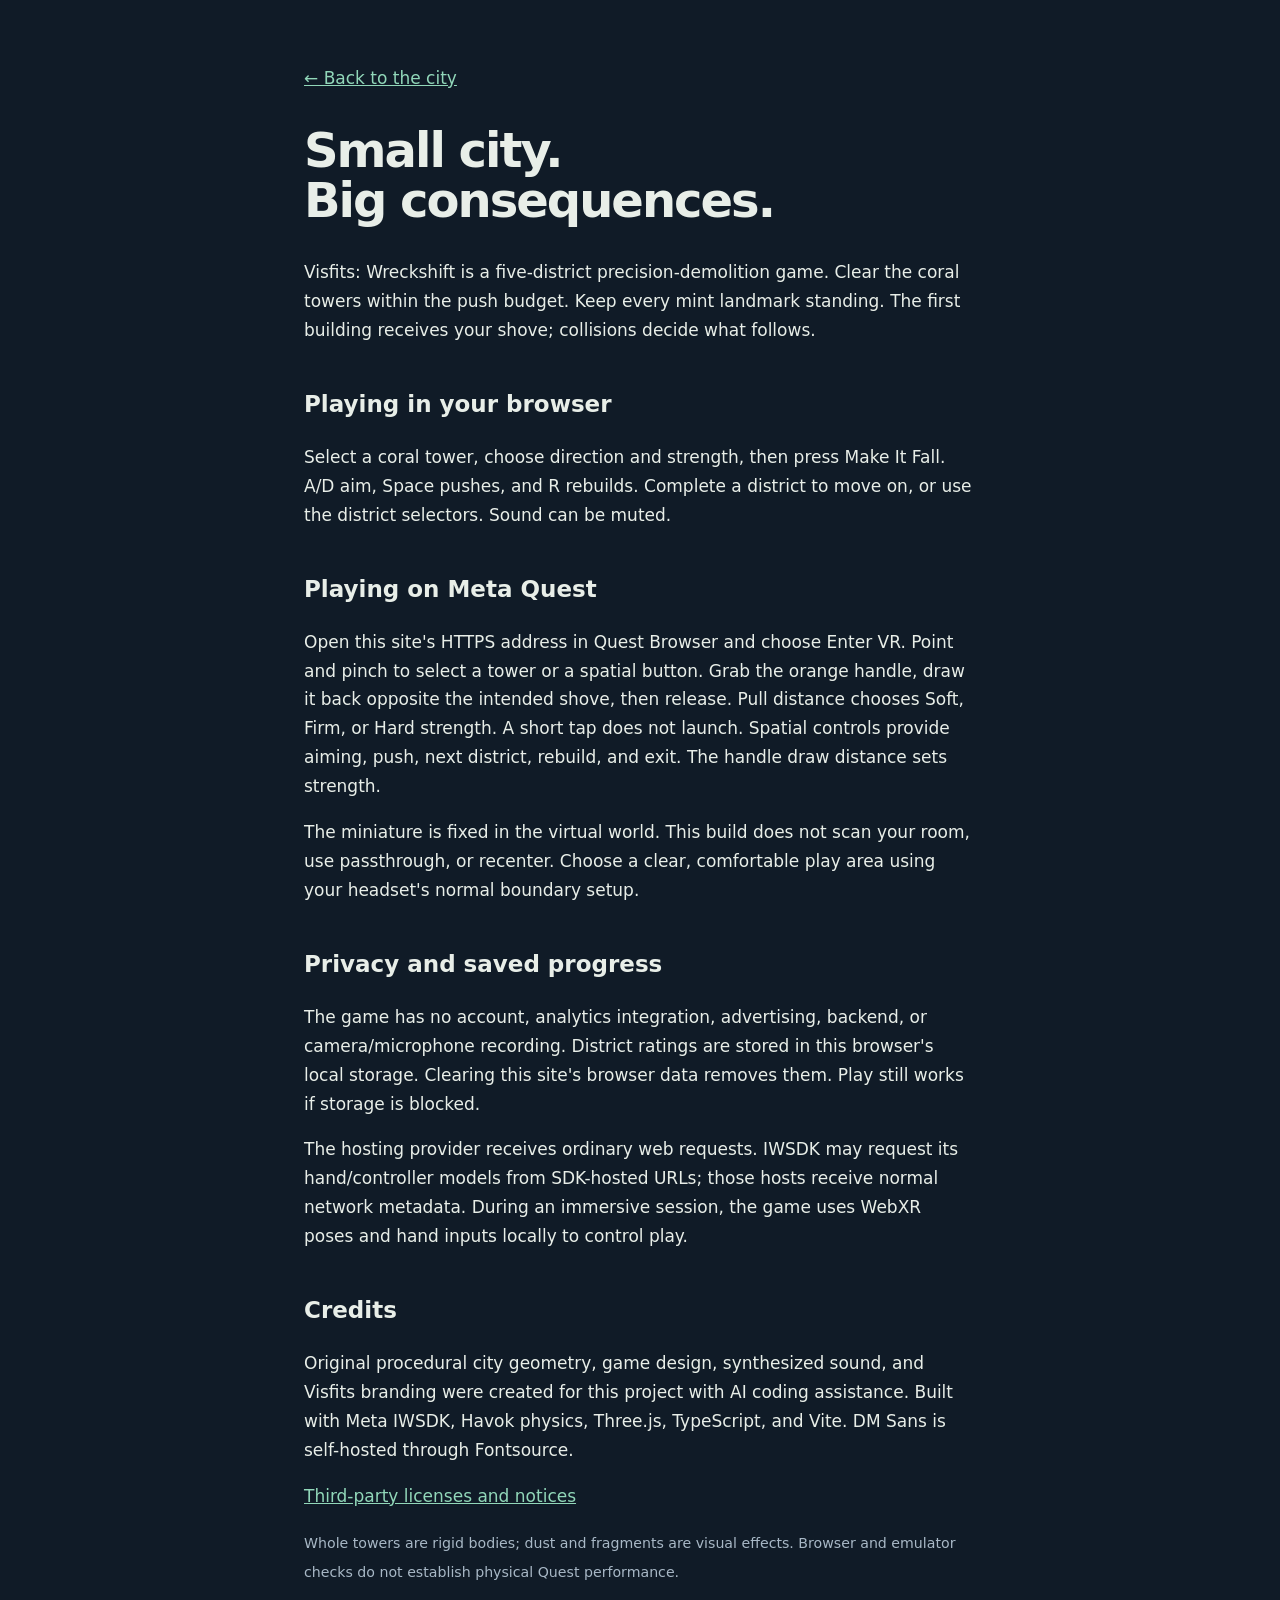
==== about.html @ 4d2891c1 "Publish Visfits Wreckshift playable release candidate" ====
<!doctype html>
<html lang="en"><head><meta charset="utf-8"><meta name="viewport" content="width=device-width, initial-scale=1"><meta name="theme-color" content="#101b27"><title>Game notes — Visfits: Wreckshift</title>
<style>*{box-sizing:border-box}body{margin:0;background:#101b27;color:#e8eee8;font:17px/1.7 system-ui,sans-serif}main{max-width:720px;padding:64px 24px;margin:auto}a{color:#91d7b9}h1{font-size:48px;line-height:1.05;letter-spacing:-2px}h2{margin-top:40px;font-size:23px}small{color:#a8b8c6}p{max-width:62ch}a:focus-visible{outline:3px solid #ff765e;outline-offset:5px}</style></head><body><main>
<a href="./">← Back to the city</a><h1>Small city.<br>Big consequences.</h1>
<p>Visfits: Wreckshift is a five-district precision-demolition game. Clear the coral towers within the push budget. Keep every mint landmark standing. The first building receives your shove; collisions decide what follows.</p>
<h2>Playing in your browser</h2><p>Select a coral tower, choose direction and strength, then press Make It Fall. A/D aim, Space pushes, and R rebuilds. Complete a district to move on, or use the district selectors. Sound can be muted.</p>
<h2>Playing on Meta Quest</h2><p>Open this site's HTTPS address in Quest Browser and choose Enter VR. Point and pinch to select a tower or a spatial button. Grab the orange handle, draw it back opposite the intended shove, then release. Pull distance chooses Soft, Firm, or Hard strength. A short tap does not launch. Spatial controls provide aiming, push, next district, rebuild, and exit. The handle draw distance sets strength.</p>
<p>The miniature is fixed in the virtual world. This build does not scan your room, use passthrough, or recenter. Choose a clear, comfortable play area using your headset's normal boundary setup.</p>
<h2>Privacy and saved progress</h2><p>The game has no account, analytics integration, advertising, backend, or camera/microphone recording. District ratings are stored in this browser's local storage. Clearing this site's browser data removes them. Play still works if storage is blocked.</p>
<p>The hosting provider receives ordinary web requests. IWSDK may request its hand/controller models from SDK-hosted URLs; those hosts receive normal network metadata. During an immersive session, the game uses WebXR poses and hand inputs locally to control play.</p>
<h2>Credits</h2><p>Original procedural city geometry, game design, synthesized sound, and Visfits branding were created for this project with AI coding assistance. Built with Meta IWSDK, Havok physics, Three.js, TypeScript, and Vite. DM Sans is self-hosted through Fontsource.</p>
<p><a href="./THIRD-PARTY-NOTICES.txt">Third-party licenses and notices</a></p>
<p><small>Whole towers are rigid bodies; dust and fragments are visual effects. Browser and emulator checks do not establish physical Quest performance.</small></p>
</main></body></html>
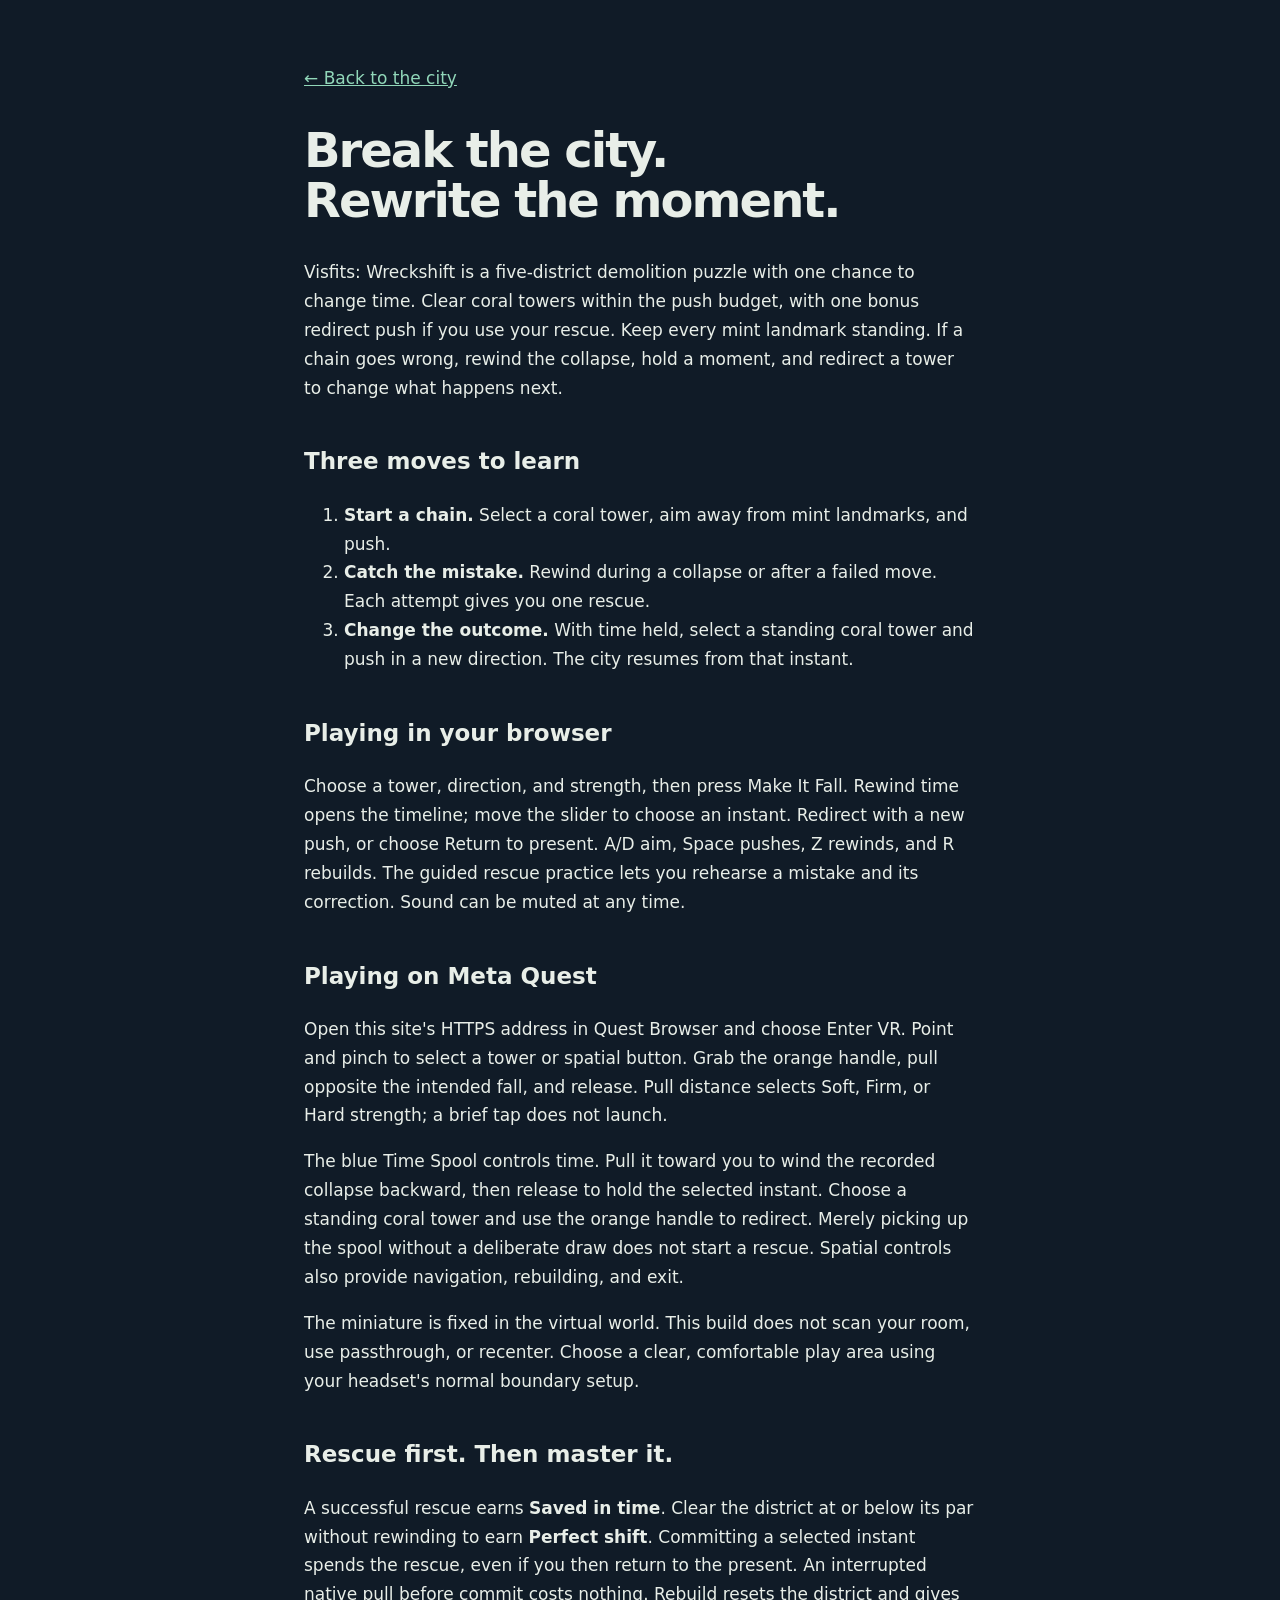
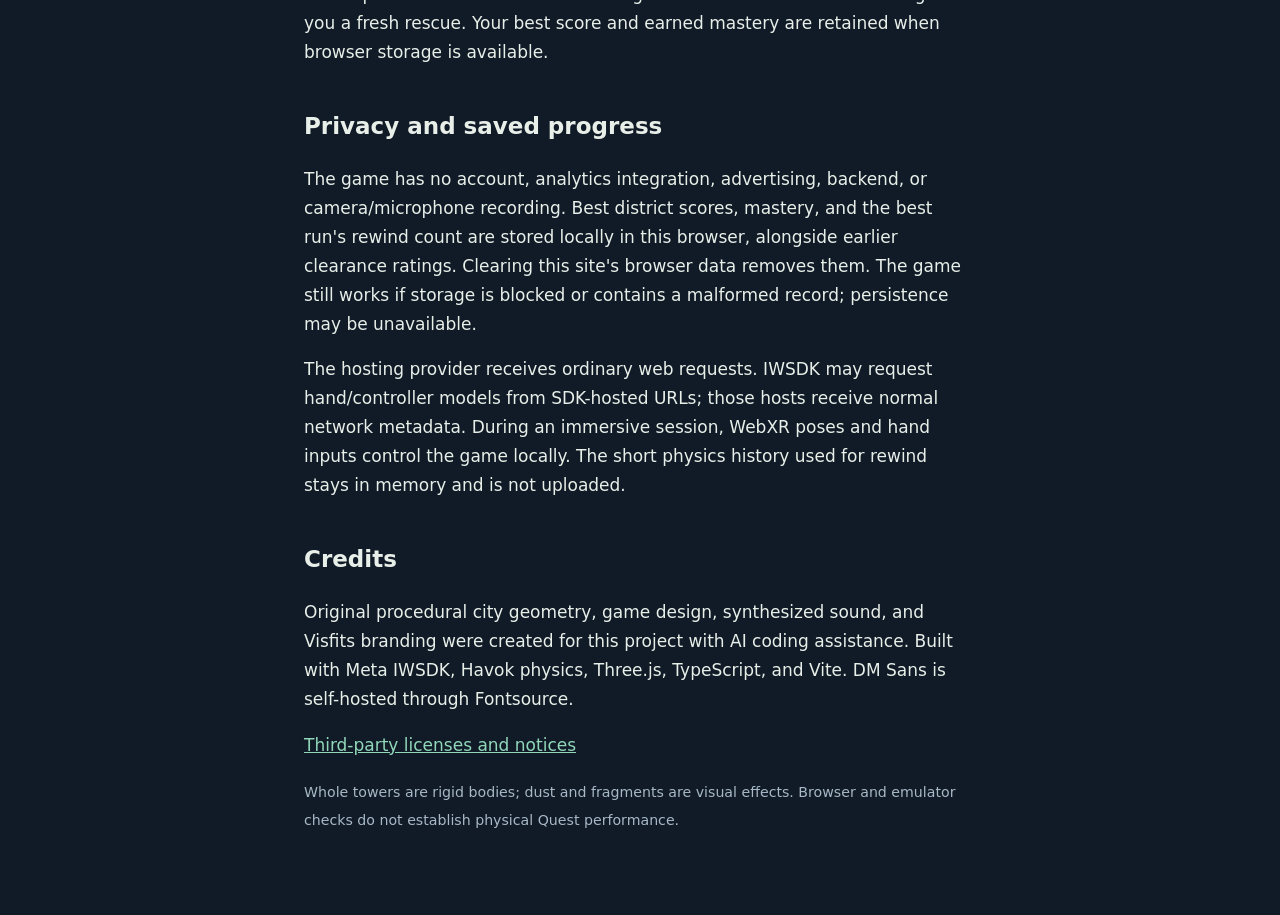
==== commit c826d02a: "Publish Visfits rewind-and-redirect release" ====
--- a/about.html
+++ b/about.html
@@ -1,13 +1,16 @@
 <!doctype html>
 <html lang="en"><head><meta charset="utf-8"><meta name="viewport" content="width=device-width, initial-scale=1"><meta name="theme-color" content="#101b27"><title>Game notes — Visfits: Wreckshift</title>
 <style>*{box-sizing:border-box}body{margin:0;background:#101b27;color:#e8eee8;font:17px/1.7 system-ui,sans-serif}main{max-width:720px;padding:64px 24px;margin:auto}a{color:#91d7b9}h1{font-size:48px;line-height:1.05;letter-spacing:-2px}h2{margin-top:40px;font-size:23px}small{color:#a8b8c6}p{max-width:62ch}a:focus-visible{outline:3px solid #ff765e;outline-offset:5px}</style></head><body><main>
-<a href="./">← Back to the city</a><h1>Small city.<br>Big consequences.</h1>
-<p>Visfits: Wreckshift is a five-district precision-demolition game. Clear the coral towers within the push budget. Keep every mint landmark standing. The first building receives your shove; collisions decide what follows.</p>
-<h2>Playing in your browser</h2><p>Select a coral tower, choose direction and strength, then press Make It Fall. A/D aim, Space pushes, and R rebuilds. Complete a district to move on, or use the district selectors. Sound can be muted.</p>
-<h2>Playing on Meta Quest</h2><p>Open this site's HTTPS address in Quest Browser and choose Enter VR. Point and pinch to select a tower or a spatial button. Grab the orange handle, draw it back opposite the intended shove, then release. Pull distance chooses Soft, Firm, or Hard strength. A short tap does not launch. Spatial controls provide aiming, push, next district, rebuild, and exit. The handle draw distance sets strength.</p>
+<a href="./">← Back to the city</a><h1>Break the city.<br>Rewrite the moment.</h1>
+<p>Visfits: Wreckshift is a five-district demolition puzzle with one chance to change time. Clear coral towers within the push budget, with one bonus redirect push if you use your rescue. Keep every mint landmark standing. If a chain goes wrong, rewind the collapse, hold a moment, and redirect a tower to change what happens next.</p>
+<h2>Three moves to learn</h2><ol><li><strong>Start a chain.</strong> Select a coral tower, aim away from mint landmarks, and push.</li><li><strong>Catch the mistake.</strong> Rewind during a collapse or after a failed move. Each attempt gives you one rescue.</li><li><strong>Change the outcome.</strong> With time held, select a standing coral tower and push in a new direction. The city resumes from that instant.</li></ol>
+<h2>Playing in your browser</h2><p>Choose a tower, direction, and strength, then press Make It Fall. Rewind time opens the timeline; move the slider to choose an instant. Redirect with a new push, or choose Return to present. A/D aim, Space pushes, Z rewinds, and R rebuilds. The guided rescue practice lets you rehearse a mistake and its correction. Sound can be muted at any time.</p>
+<h2>Playing on Meta Quest</h2><p>Open this site's HTTPS address in Quest Browser and choose Enter VR. Point and pinch to select a tower or spatial button. Grab the orange handle, pull opposite the intended fall, and release. Pull distance selects Soft, Firm, or Hard strength; a brief tap does not launch.</p>
+<p>The blue Time Spool controls time. Pull it toward you to wind the recorded collapse backward, then release to hold the selected instant. Choose a standing coral tower and use the orange handle to redirect. Merely picking up the spool without a deliberate draw does not start a rescue. Spatial controls also provide navigation, rebuilding, and exit.</p>
 <p>The miniature is fixed in the virtual world. This build does not scan your room, use passthrough, or recenter. Choose a clear, comfortable play area using your headset's normal boundary setup.</p>
-<h2>Privacy and saved progress</h2><p>The game has no account, analytics integration, advertising, backend, or camera/microphone recording. District ratings are stored in this browser's local storage. Clearing this site's browser data removes them. Play still works if storage is blocked.</p>
-<p>The hosting provider receives ordinary web requests. IWSDK may request its hand/controller models from SDK-hosted URLs; those hosts receive normal network metadata. During an immersive session, the game uses WebXR poses and hand inputs locally to control play.</p>
+<h2>Rescue first. Then master it.</h2><p>A successful rescue earns <strong>Saved in time</strong>. Clear the district at or below its par without rewinding to earn <strong>Perfect shift</strong>. Committing a selected instant spends the rescue, even if you then return to the present. An interrupted native pull before commit costs nothing. Rebuild resets the district and gives you a fresh rescue. Your best score and earned mastery are retained when browser storage is available.</p>
+<h2>Privacy and saved progress</h2><p>The game has no account, analytics integration, advertising, backend, or camera/microphone recording. Best district scores, mastery, and the best run's rewind count are stored locally in this browser, alongside earlier clearance ratings. Clearing this site's browser data removes them. The game still works if storage is blocked or contains a malformed record; persistence may be unavailable.</p>
+<p>The hosting provider receives ordinary web requests. IWSDK may request hand/controller models from SDK-hosted URLs; those hosts receive normal network metadata. During an immersive session, WebXR poses and hand inputs control the game locally. The short physics history used for rewind stays in memory and is not uploaded.</p>
 <h2>Credits</h2><p>Original procedural city geometry, game design, synthesized sound, and Visfits branding were created for this project with AI coding assistance. Built with Meta IWSDK, Havok physics, Three.js, TypeScript, and Vite. DM Sans is self-hosted through Fontsource.</p>
 <p><a href="./THIRD-PARTY-NOTICES.txt">Third-party licenses and notices</a></p>
 <p><small>Whole towers are rigid bodies; dust and fragments are visual effects. Browser and emulator checks do not establish physical Quest performance.</small></p>
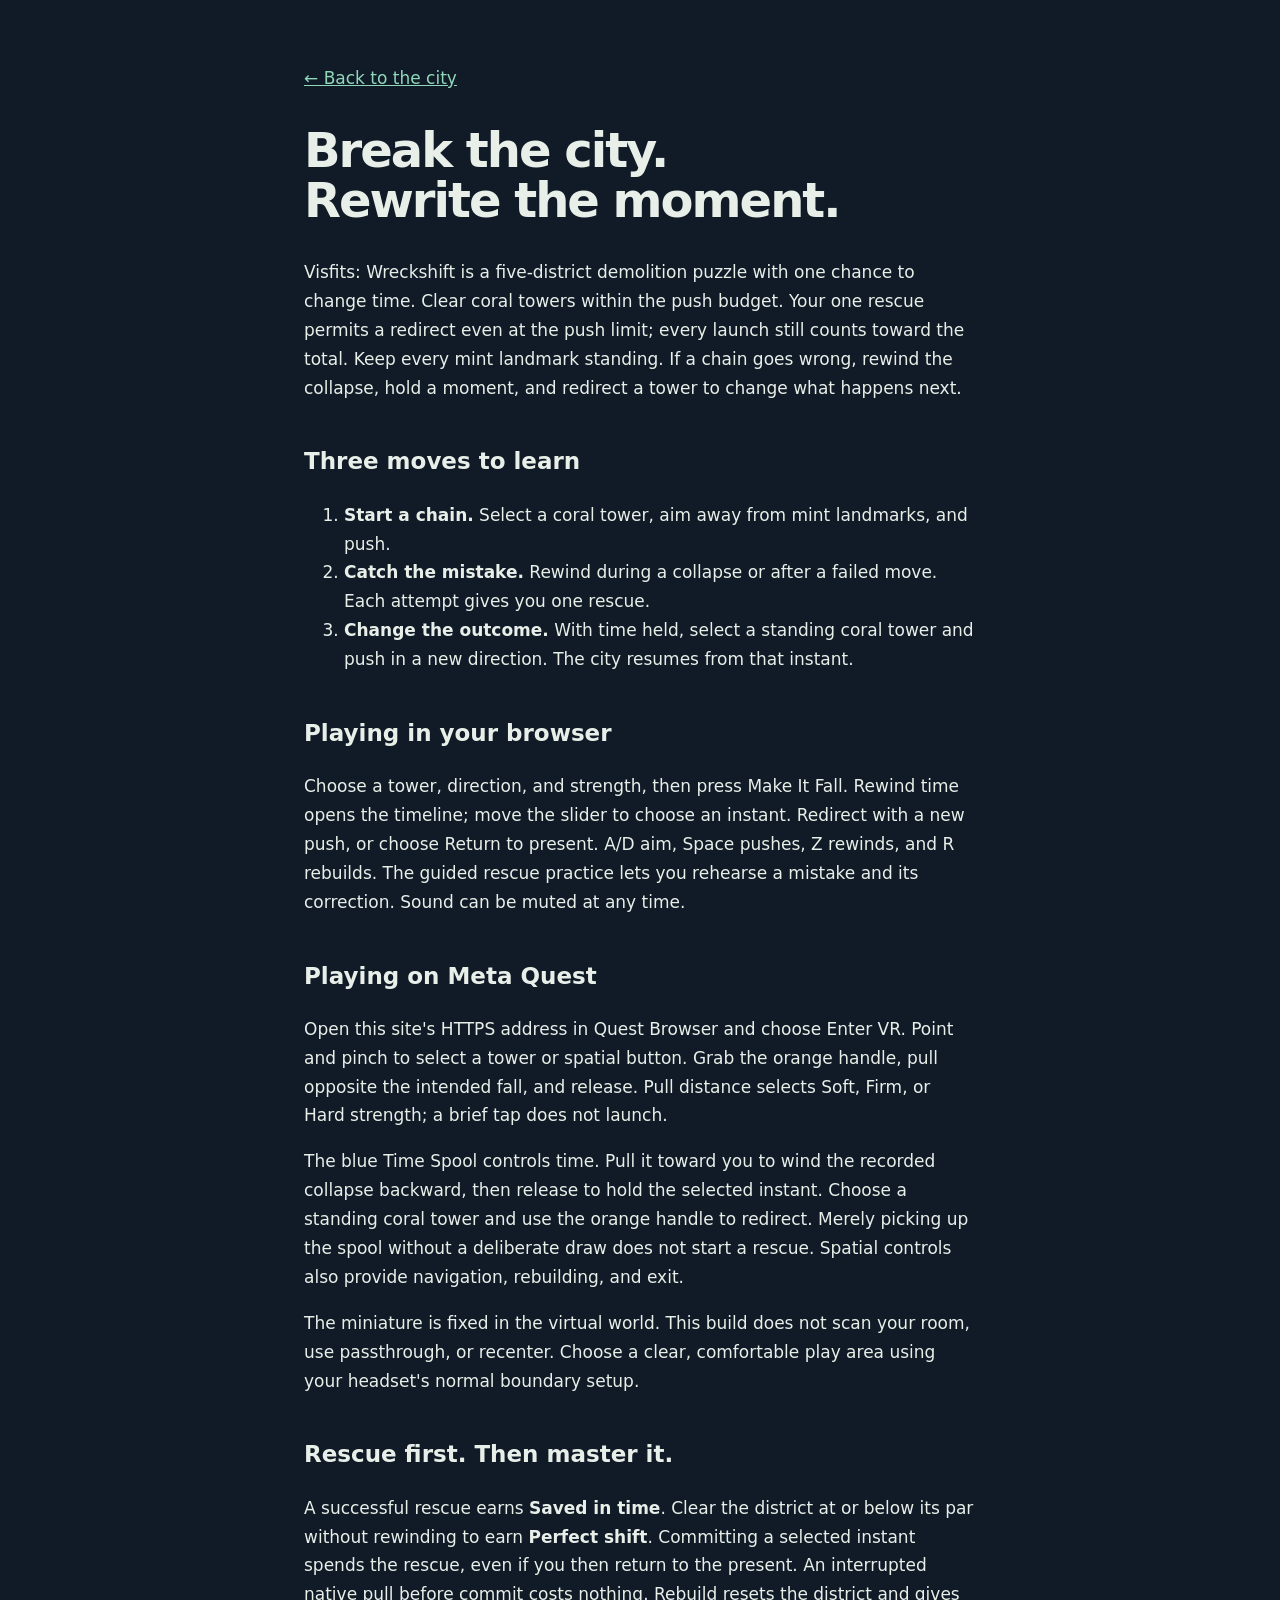
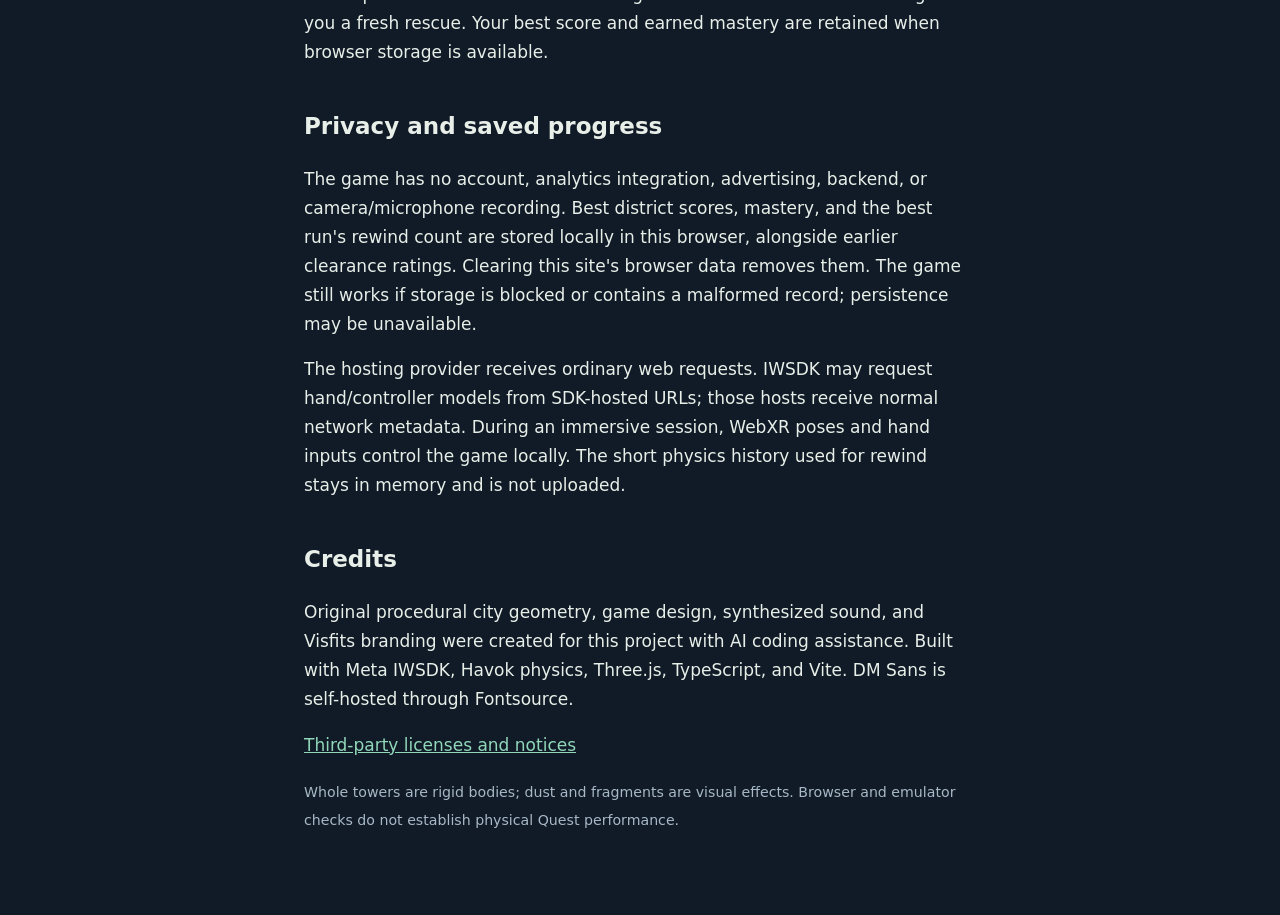
==== commit 3ce5e91f: "Record final reviewed submission revision" ====
--- a/about.html
+++ b/about.html
@@ -2,7 +2,7 @@
 <html lang="en"><head><meta charset="utf-8"><meta name="viewport" content="width=device-width, initial-scale=1"><meta name="theme-color" content="#101b27"><title>Game notes — Visfits: Wreckshift</title>
 <style>*{box-sizing:border-box}body{margin:0;background:#101b27;color:#e8eee8;font:17px/1.7 system-ui,sans-serif}main{max-width:720px;padding:64px 24px;margin:auto}a{color:#91d7b9}h1{font-size:48px;line-height:1.05;letter-spacing:-2px}h2{margin-top:40px;font-size:23px}small{color:#a8b8c6}p{max-width:62ch}a:focus-visible{outline:3px solid #ff765e;outline-offset:5px}</style></head><body><main>
 <a href="./">← Back to the city</a><h1>Break the city.<br>Rewrite the moment.</h1>
-<p>Visfits: Wreckshift is a five-district demolition puzzle with one chance to change time. Clear coral towers within the push budget, with one bonus redirect push if you use your rescue. Keep every mint landmark standing. If a chain goes wrong, rewind the collapse, hold a moment, and redirect a tower to change what happens next.</p>
+<p>Visfits: Wreckshift is a five-district demolition puzzle with one chance to change time. Clear coral towers within the push budget. Your one rescue permits a redirect even at the push limit; every launch still counts toward the total. Keep every mint landmark standing. If a chain goes wrong, rewind the collapse, hold a moment, and redirect a tower to change what happens next.</p>
 <h2>Three moves to learn</h2><ol><li><strong>Start a chain.</strong> Select a coral tower, aim away from mint landmarks, and push.</li><li><strong>Catch the mistake.</strong> Rewind during a collapse or after a failed move. Each attempt gives you one rescue.</li><li><strong>Change the outcome.</strong> With time held, select a standing coral tower and push in a new direction. The city resumes from that instant.</li></ol>
 <h2>Playing in your browser</h2><p>Choose a tower, direction, and strength, then press Make It Fall. Rewind time opens the timeline; move the slider to choose an instant. Redirect with a new push, or choose Return to present. A/D aim, Space pushes, Z rewinds, and R rebuilds. The guided rescue practice lets you rehearse a mistake and its correction. Sound can be muted at any time.</p>
 <h2>Playing on Meta Quest</h2><p>Open this site's HTTPS address in Quest Browser and choose Enter VR. Point and pinch to select a tower or spatial button. Grab the orange handle, pull opposite the intended fall, and release. Pull distance selects Soft, Firm, or Hard strength; a brief tap does not launch.</p>
